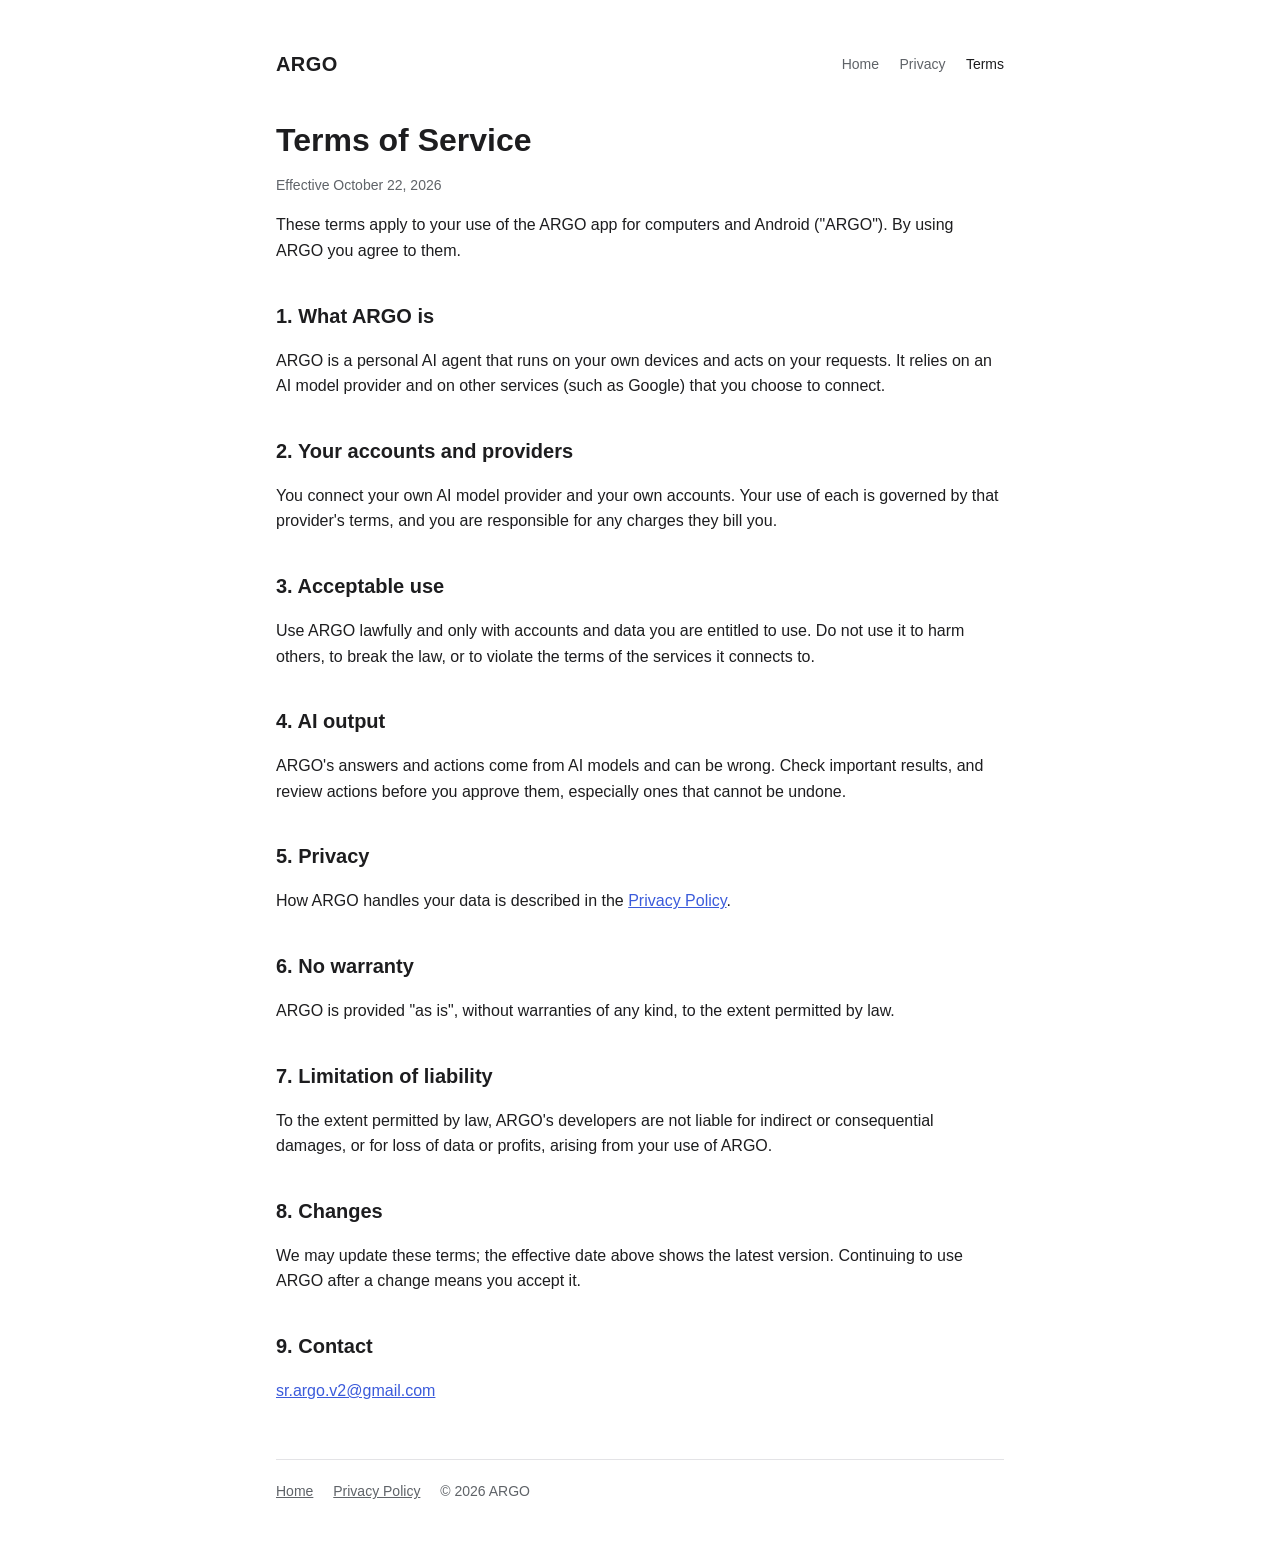
==== terms.html @ ec0f2357 "ARGO's public home, privacy policy and terms pages" ====
<!doctype html>
<html lang="en">
<head>
  <meta charset="utf-8">
  <meta name="viewport" content="width=device-width, initial-scale=1">
  <title>ARGO Terms of Service</title>
  <meta name="description" content="Terms for using the ARGO app for desktop and Android.">
  <link rel="stylesheet" href="style.css">
</head>
<body>
<main>
  <header class="site">
    <a class="brand" href="./">ARGO</a>
    <nav>
      <a href="./">Home</a>
      <a href="privacy.html">Privacy</a>
      <a href="terms.html" aria-current="page">Terms</a>
    </nav>
  </header>

  <h1>Terms of Service</h1>
  <p class="muted">Effective October 22, 2026</p>

  <p>These terms apply to your use of the ARGO app for computers and Android ("ARGO"). By using ARGO you agree to them.</p>

  <h2>1. What ARGO is</h2>
  <p>ARGO is a personal AI agent that runs on your own devices and acts on your requests. It relies on an AI model provider and on other services (such as Google) that you choose to connect.</p>

  <h2>2. Your accounts and providers</h2>
  <p>You connect your own AI model provider and your own accounts. Your use of each is governed by that provider's terms, and you are responsible for any charges they bill you.</p>

  <h2>3. Acceptable use</h2>
  <p>Use ARGO lawfully and only with accounts and data you are entitled to use. Do not use it to harm others, to break the law, or to violate the terms of the services it connects to.</p>

  <h2>4. AI output</h2>
  <p>ARGO's answers and actions come from AI models and can be wrong. Check important results, and review actions before you approve them, especially ones that cannot be undone.</p>

  <h2>5. Privacy</h2>
  <p>How ARGO handles your data is described in the <a href="privacy.html">Privacy Policy</a>.</p>

  <h2>6. No warranty</h2>
  <p>ARGO is provided "as is", without warranties of any kind, to the extent permitted by law.</p>

  <h2>7. Limitation of liability</h2>
  <p>To the extent permitted by law, ARGO's developers are not liable for indirect or consequential damages, or for loss of data or profits, arising from your use of ARGO.</p>

  <h2>8. Changes</h2>
  <p>We may update these terms; the effective date above shows the latest version. Continuing to use ARGO after a change means you accept it.</p>

  <h2>9. Contact</h2>
  <p><a href="mailto:sr.argo.v2@gmail.com">sr.argo.v2@gmail.com</a></p>

  <footer>
    <a href="./">Home</a>
    <a href="privacy.html">Privacy Policy</a>
    <span>© 2026 ARGO</span>
  </footer>
</main>
</body>
</html>
---- style.css ----
:root {
  --bg: #ffffff;
  --fg: #1d1d1f;
  --muted: #5f6368;
  --line: #e3e3e6;
  --accent: #3b5bdb;
  --card: #f6f7f9;
}
@media (prefers-color-scheme: dark) {
  :root {
    --bg: #121214;
    --fg: #ececf0;
    --muted: #a1a1aa;
    --line: #2a2a2f;
    --accent: #8fa8ff;
    --card: #1b1b1f;
  }
}
* { box-sizing: border-box; }
body {
  margin: 0;
  background: var(--bg);
  color: var(--fg);
  font: 16px/1.6 -apple-system, BlinkMacSystemFont, "Segoe UI", Roboto, "Noto Sans KR", sans-serif;
}
main { max-width: 760px; margin: 0 auto; padding: 48px 16px 64px; }
header.site { display: flex; align-items: center; justify-content: space-between; gap: 16px; margin-bottom: 40px; }
header.site a.brand { font-weight: 700; font-size: 20px; color: var(--fg); text-decoration: none; letter-spacing: 0.02em; }
nav a { color: var(--muted); text-decoration: none; margin-left: 16px; font-size: 14px; }
nav a:hover, nav a[aria-current="page"] { color: var(--fg); }
h1 { font-size: 32px; line-height: 1.25; margin: 0 0 12px; }
h2 { font-size: 20px; margin: 36px 0 8px; }
h3 { font-size: 16px; margin: 20px 0 4px; }
p, li { color: var(--fg); }
.lead { font-size: 18px; color: var(--muted); margin: 0 0 28px; }
.muted { color: var(--muted); font-size: 14px; }
a { color: var(--accent); }
ul { padding-left: 20px; }
.cards { display: grid; grid-template-columns: repeat(auto-fit, minmax(200px, 1fr)); gap: 12px; margin: 16px 0; }
.card { background: var(--card); border: 1px solid var(--line); border-radius: 12px; padding: 16px; }
.card h3 { margin-top: 0; }
table { width: 100%; border-collapse: collapse; margin: 12px 0; font-size: 15px; }
th, td { text-align: left; vertical-align: top; padding: 8px 10px; border-bottom: 1px solid var(--line); }
th { color: var(--muted); font-weight: 600; font-size: 13px; }
code { font: 13px/1.4 ui-monospace, SFMono-Regular, Menlo, monospace; background: var(--card); padding: 1px 5px; border-radius: 4px; overflow-wrap: anywhere; }
td code { display: inline-block; margin: 1px 0; white-space: nowrap; }
@media (max-width: 520px) { td code { white-space: normal; overflow-wrap: normal; } }
.notice { border-left: 3px solid var(--accent); background: var(--card); padding: 12px 16px; border-radius: 0 8px 8px 0; margin: 20px 0; }
footer { margin-top: 56px; padding-top: 20px; border-top: 1px solid var(--line); color: var(--muted); font-size: 14px; }
footer a { color: var(--muted); margin-right: 16px; }
@media (max-width: 520px) {
  h1 { font-size: 26px; }
  header.site { flex-direction: column; align-items: flex-start; }
  nav a { margin: 0 16px 0 0; }
  th, td { padding: 6px; }
}
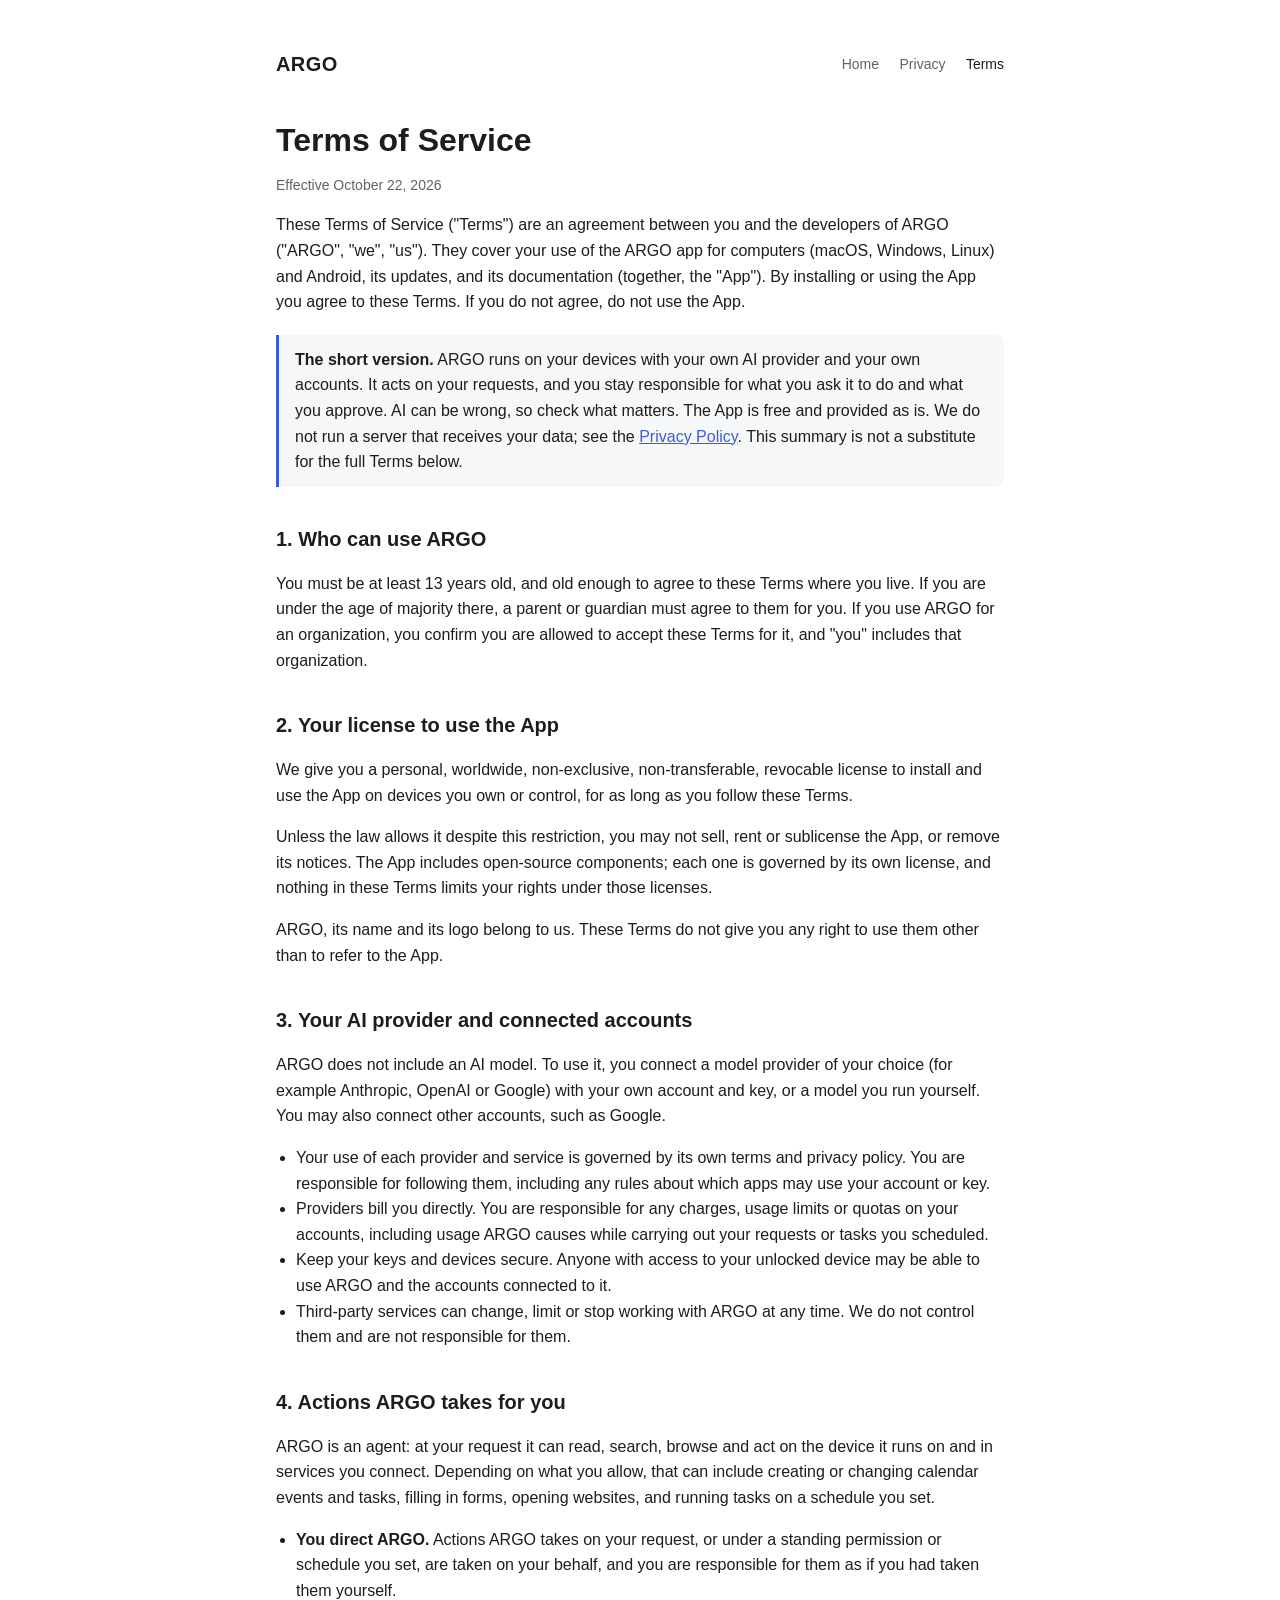
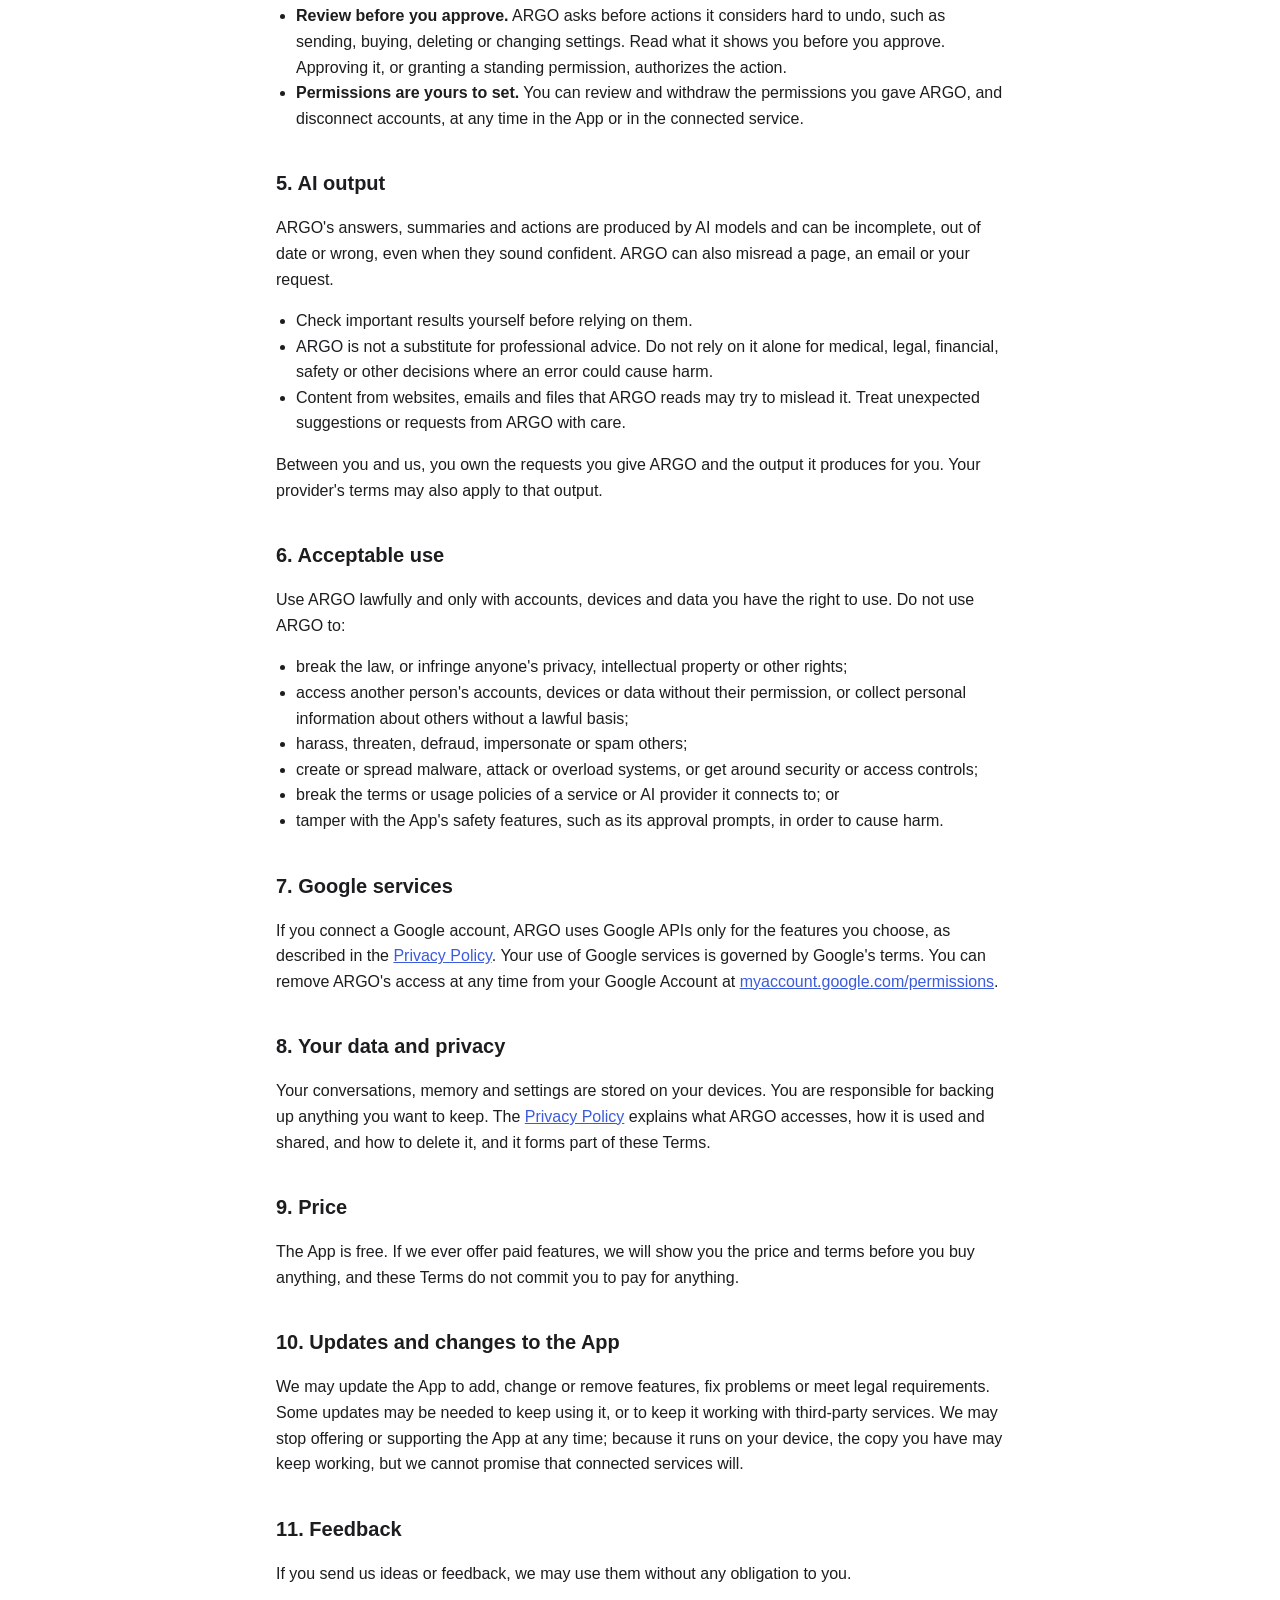
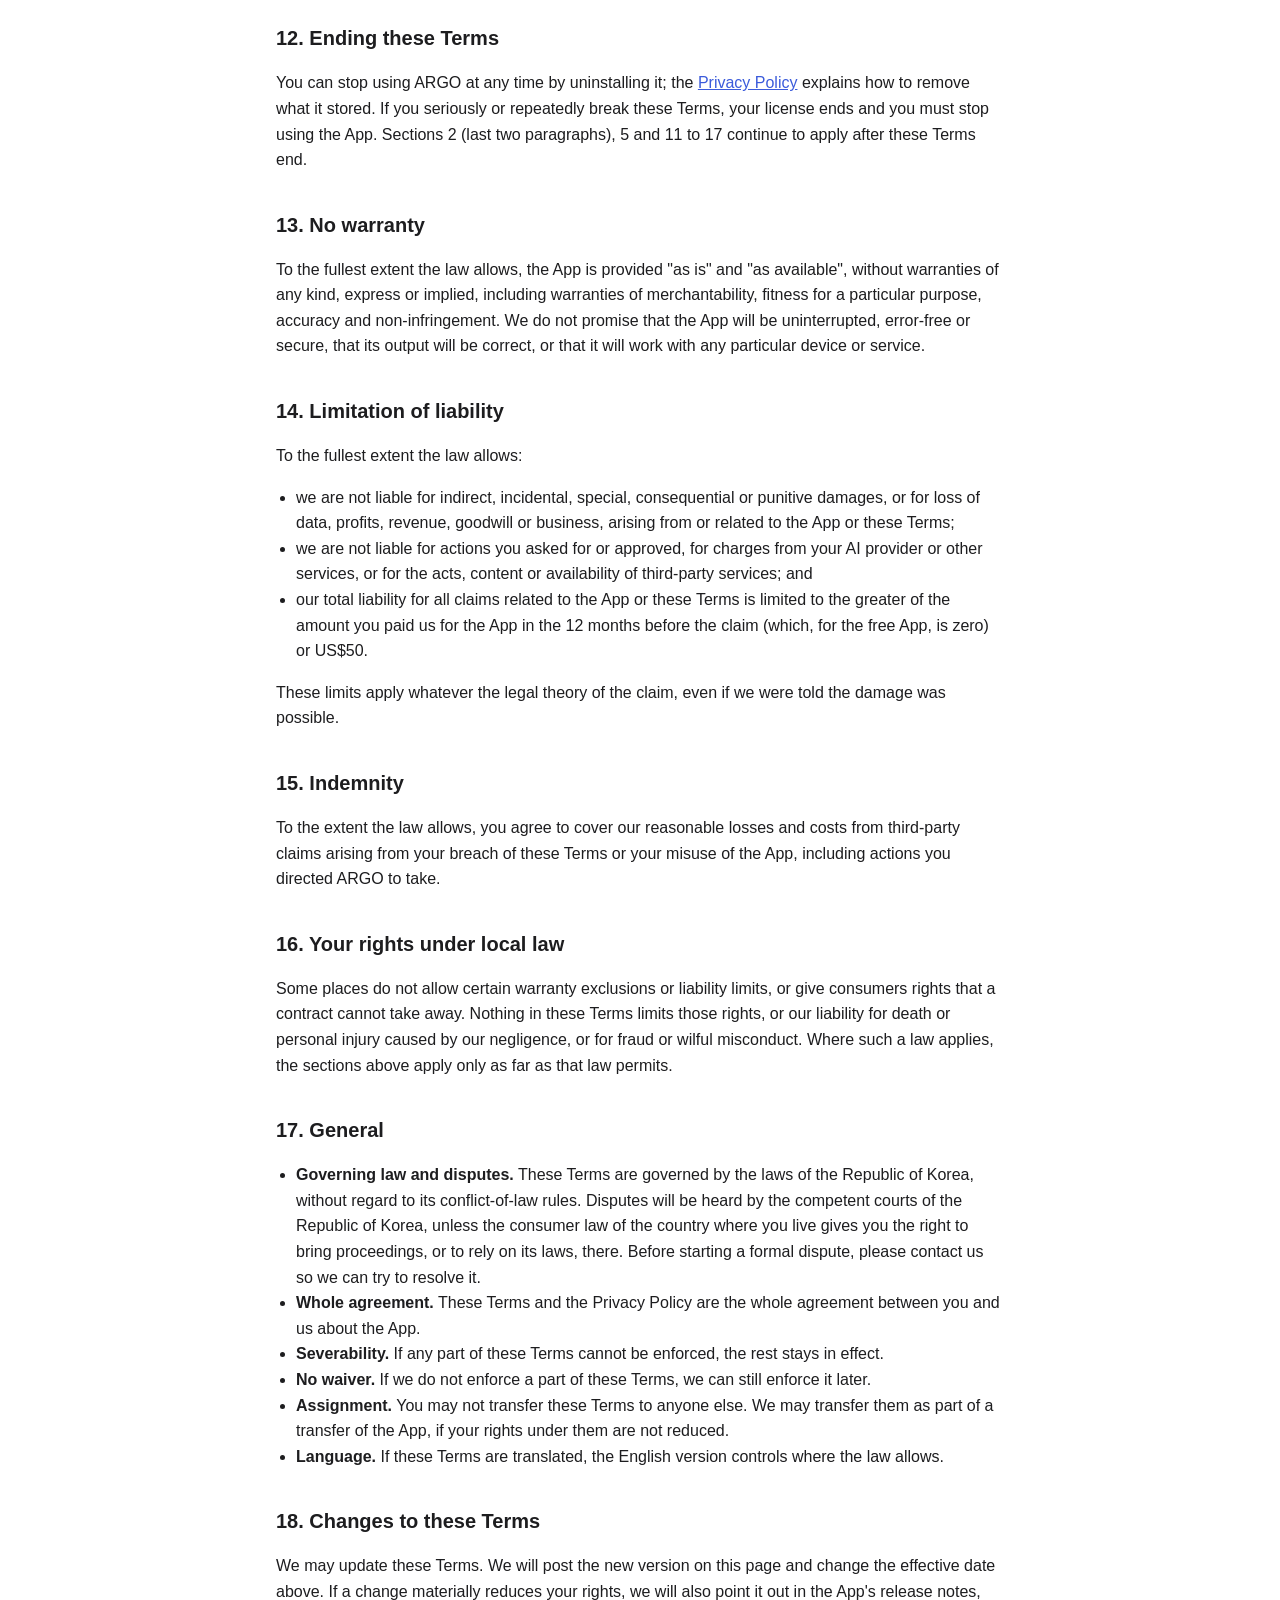
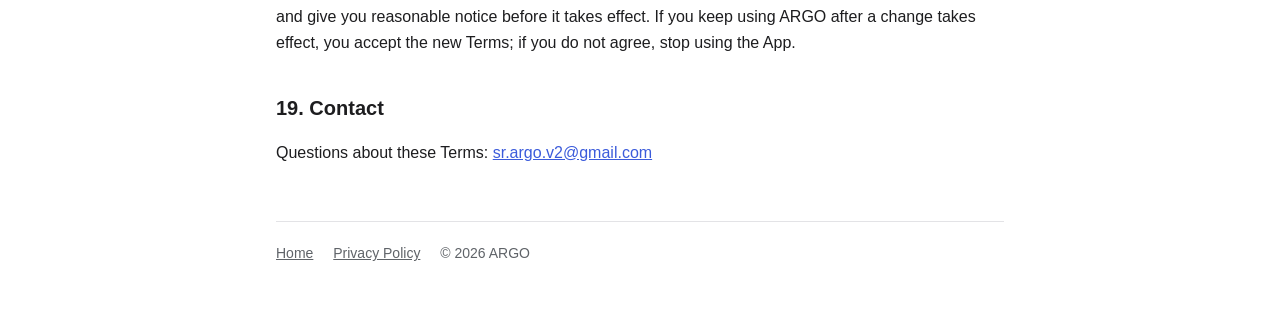
==== commit 30373042: "Full Terms of Service" ====
--- a/terms.html
+++ b/terms.html
@@ -4,7 +4,7 @@
   <meta charset="utf-8">
   <meta name="viewport" content="width=device-width, initial-scale=1">
   <title>ARGO Terms of Service</title>
-  <meta name="description" content="Terms for using the ARGO app for desktop and Android.">
+  <meta name="description" content="The terms for using the ARGO app for desktop and Android: your accounts and AI provider, actions ARGO takes for you, acceptable use, and our responsibilities.">
   <link rel="stylesheet" href="style.css">
 </head>
 <body>
@@ -21,34 +21,106 @@
   <h1>Terms of Service</h1>
   <p class="muted">Effective October 22, 2026</p>
 
-  <p>These terms apply to your use of the ARGO app for computers and Android ("ARGO"). By using ARGO you agree to them.</p>
+  <p>These Terms of Service ("Terms") are an agreement between you and the developers of ARGO ("ARGO", "we", "us"). They cover your use of the ARGO app for computers (macOS, Windows, Linux) and Android, its updates, and its documentation (together, the "App"). By installing or using the App you agree to these Terms. If you do not agree, do not use the App.</p>
 
-  <h2>1. What ARGO is</h2>
-  <p>ARGO is a personal AI agent that runs on your own devices and acts on your requests. It relies on an AI model provider and on other services (such as Google) that you choose to connect.</p>
+  <div class="notice"><strong>The short version.</strong> ARGO runs on your devices with your own AI provider and your own accounts. It acts on your requests, and you stay responsible for what you ask it to do and what you approve. AI can be wrong, so check what matters. The App is free and provided as is. We do not run a server that receives your data; see the <a href="privacy.html">Privacy Policy</a>. This summary is not a substitute for the full Terms below.</div>
 
-  <h2>2. Your accounts and providers</h2>
-  <p>You connect your own AI model provider and your own accounts. Your use of each is governed by that provider's terms, and you are responsible for any charges they bill you.</p>
+  <h2>1. Who can use ARGO</h2>
+  <p>You must be at least 13 years old, and old enough to agree to these Terms where you live. If you are under the age of majority there, a parent or guardian must agree to them for you. If you use ARGO for an organization, you confirm you are allowed to accept these Terms for it, and "you" includes that organization.</p>
 
-  <h2>3. Acceptable use</h2>
-  <p>Use ARGO lawfully and only with accounts and data you are entitled to use. Do not use it to harm others, to break the law, or to violate the terms of the services it connects to.</p>
+  <h2>2. Your license to use the App</h2>
+  <p>We give you a personal, worldwide, non-exclusive, non-transferable, revocable license to install and use the App on devices you own or control, for as long as you follow these Terms.</p>
+  <p>Unless the law allows it despite this restriction, you may not sell, rent or sublicense the App, or remove its notices. The App includes open-source components; each one is governed by its own license, and nothing in these Terms limits your rights under those licenses.</p>
+  <p>ARGO, its name and its logo belong to us. These Terms do not give you any right to use them other than to refer to the App.</p>
 
-  <h2>4. AI output</h2>
-  <p>ARGO's answers and actions come from AI models and can be wrong. Check important results, and review actions before you approve them, especially ones that cannot be undone.</p>
+  <h2>3. Your AI provider and connected accounts</h2>
+  <p>ARGO does not include an AI model. To use it, you connect a model provider of your choice (for example Anthropic, OpenAI or Google) with your own account and key, or a model you run yourself. You may also connect other accounts, such as Google.</p>
+  <ul>
+    <li>Your use of each provider and service is governed by its own terms and privacy policy. You are responsible for following them, including any rules about which apps may use your account or key.</li>
+    <li>Providers bill you directly. You are responsible for any charges, usage limits or quotas on your accounts, including usage ARGO causes while carrying out your requests or tasks you scheduled.</li>
+    <li>Keep your keys and devices secure. Anyone with access to your unlocked device may be able to use ARGO and the accounts connected to it.</li>
+    <li>Third-party services can change, limit or stop working with ARGO at any time. We do not control them and are not responsible for them.</li>
+  </ul>
 
-  <h2>5. Privacy</h2>
-  <p>How ARGO handles your data is described in the <a href="privacy.html">Privacy Policy</a>.</p>
+  <h2>4. Actions ARGO takes for you</h2>
+  <p>ARGO is an agent: at your request it can read, search, browse and act on the device it runs on and in services you connect. Depending on what you allow, that can include creating or changing calendar events and tasks, filling in forms, opening websites, and running tasks on a schedule you set.</p>
+  <ul>
+    <li><strong>You direct ARGO.</strong> Actions ARGO takes on your request, or under a standing permission or schedule you set, are taken on your behalf, and you are responsible for them as if you had taken them yourself.</li>
+    <li><strong>Review before you approve.</strong> ARGO asks before actions it considers hard to undo, such as sending, buying, deleting or changing settings. Read what it shows you before you approve. Approving it, or granting a standing permission, authorizes the action.</li>
+    <li><strong>Permissions are yours to set.</strong> You can review and withdraw the permissions you gave ARGO, and disconnect accounts, at any time in the App or in the connected service.</li>
+  </ul>
 
-  <h2>6. No warranty</h2>
-  <p>ARGO is provided "as is", without warranties of any kind, to the extent permitted by law.</p>
+  <h2>5. AI output</h2>
+  <p>ARGO's answers, summaries and actions are produced by AI models and can be incomplete, out of date or wrong, even when they sound confident. ARGO can also misread a page, an email or your request.</p>
+  <ul>
+    <li>Check important results yourself before relying on them.</li>
+    <li>ARGO is not a substitute for professional advice. Do not rely on it alone for medical, legal, financial, safety or other decisions where an error could cause harm.</li>
+    <li>Content from websites, emails and files that ARGO reads may try to mislead it. Treat unexpected suggestions or requests from ARGO with care.</li>
+  </ul>
+  <p>Between you and us, you own the requests you give ARGO and the output it produces for you. Your provider's terms may also apply to that output.</p>
 
-  <h2>7. Limitation of liability</h2>
-  <p>To the extent permitted by law, ARGO's developers are not liable for indirect or consequential damages, or for loss of data or profits, arising from your use of ARGO.</p>
+  <h2>6. Acceptable use</h2>
+  <p>Use ARGO lawfully and only with accounts, devices and data you have the right to use. Do not use ARGO to:</p>
+  <ul>
+    <li>break the law, or infringe anyone's privacy, intellectual property or other rights;</li>
+    <li>access another person's accounts, devices or data without their permission, or collect personal information about others without a lawful basis;</li>
+    <li>harass, threaten, defraud, impersonate or spam others;</li>
+    <li>create or spread malware, attack or overload systems, or get around security or access controls;</li>
+    <li>break the terms or usage policies of a service or AI provider it connects to; or</li>
+    <li>tamper with the App's safety features, such as its approval prompts, in order to cause harm.</li>
+  </ul>
 
-  <h2>8. Changes</h2>
-  <p>We may update these terms; the effective date above shows the latest version. Continuing to use ARGO after a change means you accept it.</p>
+  <h2>7. Google services</h2>
+  <p>If you connect a Google account, ARGO uses Google APIs only for the features you choose, as described in the <a href="privacy.html">Privacy Policy</a>. Your use of Google services is governed by Google's terms. You can remove ARGO's access at any time from your Google Account at <a href="https://myaccount.google.com/permissions">myaccount.google.com/permissions</a>.</p>
 
-  <h2>9. Contact</h2>
-  <p><a href="mailto:sr.argo.v2@gmail.com">sr.argo.v2@gmail.com</a></p>
+  <h2>8. Your data and privacy</h2>
+  <p>Your conversations, memory and settings are stored on your devices. You are responsible for backing up anything you want to keep. The <a href="privacy.html">Privacy Policy</a> explains what ARGO accesses, how it is used and shared, and how to delete it, and it forms part of these Terms.</p>
+
+  <h2>9. Price</h2>
+  <p>The App is free. If we ever offer paid features, we will show you the price and terms before you buy anything, and these Terms do not commit you to pay for anything.</p>
+
+  <h2>10. Updates and changes to the App</h2>
+  <p>We may update the App to add, change or remove features, fix problems or meet legal requirements. Some updates may be needed to keep using it, or to keep it working with third-party services. We may stop offering or supporting the App at any time; because it runs on your device, the copy you have may keep working, but we cannot promise that connected services will.</p>
+
+  <h2>11. Feedback</h2>
+  <p>If you send us ideas or feedback, we may use them without any obligation to you.</p>
+
+  <h2>12. Ending these Terms</h2>
+  <p>You can stop using ARGO at any time by uninstalling it; the <a href="privacy.html">Privacy Policy</a> explains how to remove what it stored. If you seriously or repeatedly break these Terms, your license ends and you must stop using the App. Sections 2 (last two paragraphs), 5 and 11 to 17 continue to apply after these Terms end.</p>
+
+  <h2>13. No warranty</h2>
+  <p>To the fullest extent the law allows, the App is provided "as is" and "as available", without warranties of any kind, express or implied, including warranties of merchantability, fitness for a particular purpose, accuracy and non-infringement. We do not promise that the App will be uninterrupted, error-free or secure, that its output will be correct, or that it will work with any particular device or service.</p>
+
+  <h2>14. Limitation of liability</h2>
+  <p>To the fullest extent the law allows:</p>
+  <ul>
+    <li>we are not liable for indirect, incidental, special, consequential or punitive damages, or for loss of data, profits, revenue, goodwill or business, arising from or related to the App or these Terms;</li>
+    <li>we are not liable for actions you asked for or approved, for charges from your AI provider or other services, or for the acts, content or availability of third-party services; and</li>
+    <li>our total liability for all claims related to the App or these Terms is limited to the greater of the amount you paid us for the App in the 12 months before the claim (which, for the free App, is zero) or US$50.</li>
+  </ul>
+  <p>These limits apply whatever the legal theory of the claim, even if we were told the damage was possible.</p>
+
+  <h2>15. Indemnity</h2>
+  <p>To the extent the law allows, you agree to cover our reasonable losses and costs from third-party claims arising from your breach of these Terms or your misuse of the App, including actions you directed ARGO to take.</p>
+
+  <h2>16. Your rights under local law</h2>
+  <p>Some places do not allow certain warranty exclusions or liability limits, or give consumers rights that a contract cannot take away. Nothing in these Terms limits those rights, or our liability for death or personal injury caused by our negligence, or for fraud or wilful misconduct. Where such a law applies, the sections above apply only as far as that law permits.</p>
+
+  <h2>17. General</h2>
+  <ul>
+    <li><strong>Governing law and disputes.</strong> These Terms are governed by the laws of the Republic of Korea, without regard to its conflict-of-law rules. Disputes will be heard by the competent courts of the Republic of Korea, unless the consumer law of the country where you live gives you the right to bring proceedings, or to rely on its laws, there. Before starting a formal dispute, please contact us so we can try to resolve it.</li>
+    <li><strong>Whole agreement.</strong> These Terms and the Privacy Policy are the whole agreement between you and us about the App.</li>
+    <li><strong>Severability.</strong> If any part of these Terms cannot be enforced, the rest stays in effect.</li>
+    <li><strong>No waiver.</strong> If we do not enforce a part of these Terms, we can still enforce it later.</li>
+    <li><strong>Assignment.</strong> You may not transfer these Terms to anyone else. We may transfer them as part of a transfer of the App, if your rights under them are not reduced.</li>
+    <li><strong>Language.</strong> If these Terms are translated, the English version controls where the law allows.</li>
+  </ul>
+
+  <h2>18. Changes to these Terms</h2>
+  <p>We may update these Terms. We will post the new version on this page and change the effective date above. If a change materially reduces your rights, we will also point it out in the App's release notes, and give you reasonable notice before it takes effect. If you keep using ARGO after a change takes effect, you accept the new Terms; if you do not agree, stop using the App.</p>
+
+  <h2>19. Contact</h2>
+  <p>Questions about these Terms: <a href="mailto:sr.argo.v2@gmail.com">sr.argo.v2@gmail.com</a></p>
 
   <footer>
     <a href="./">Home</a>
